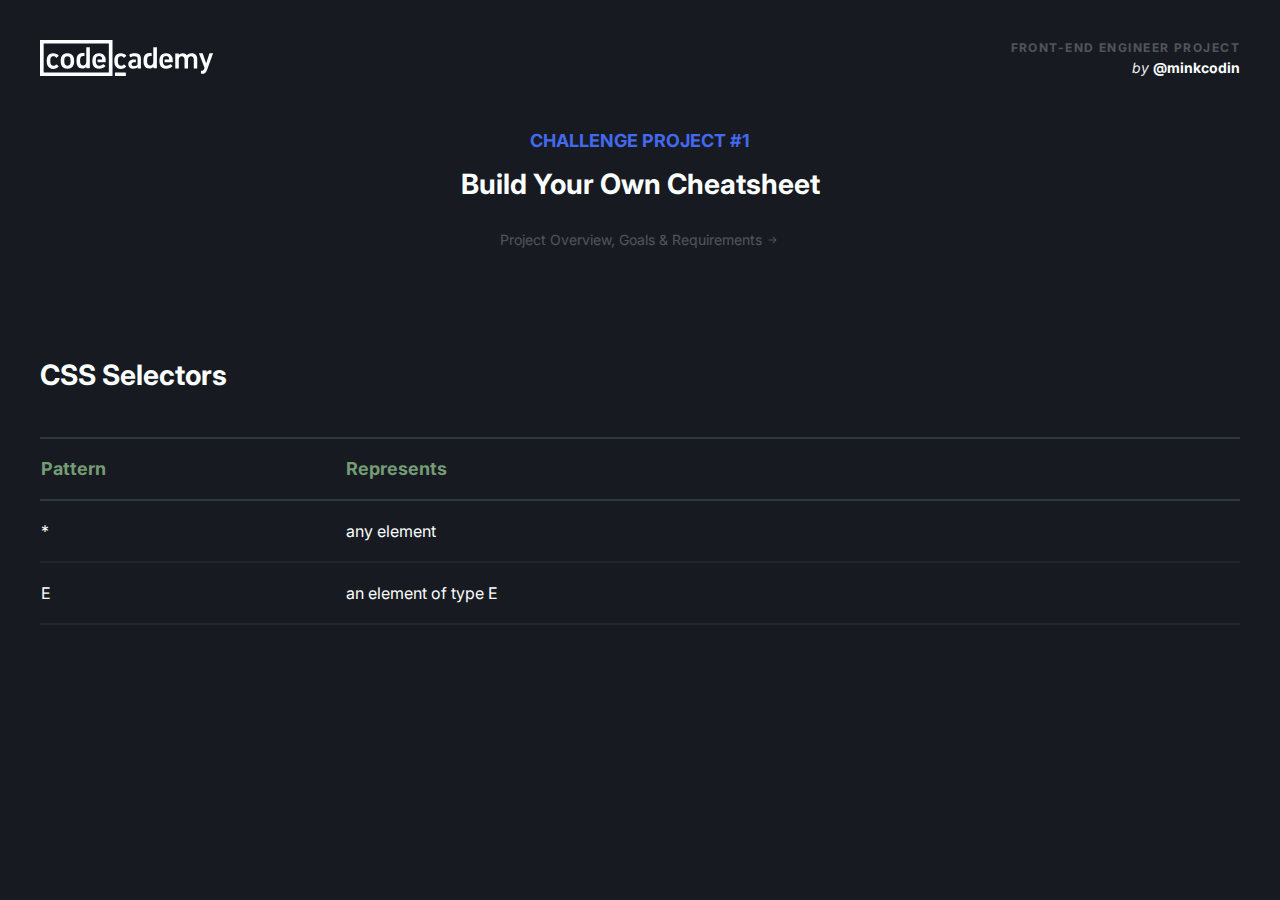
==== index.html @ d4e21e02 "first commit" ====
<!DOCTYPE html>
<html lang="en">
<head>
    <link rel="preconnect" href="https://fonts.googleapis.com">
    <link rel="preconnect" href="https://fonts.gstatic.com" crossorigin>
    <link href="https://fonts.googleapis.com/css2?family=Inter:wght@300;400;500;700&family=Merriweather:ital@0;1&family=Work+Sans:ital,wght@0,400;0,500;0,800;1,400;1,500;1,800&display=swap" rel="stylesheet">
    <link rel="stylesheet" href="./styles.css">
    <meta charset="UTF-8">
    <meta http-equiv="X-UA-Compatible" content="IE=edge">
    <meta name="viewport" content="width=device-width, initial-scale=1.0">
    <title>CSS Cheatsheet</title>
</head>
<body class="dark-color-background">

    <!-- Header -->

        <div class="container-1">
            <img src="./resources/img/codecademy-logo-vector.svg" alt="codecademy-logo" class="logo">
            <p class="project-name">Front-end Engineer project</p>
            <br>
            <p class="written-by"><span class="italic-text">by</span> <span class="bold-text">@minkcodin</span></p>
        </div>

    <!-- Title -->

        <div class="container-2">
            <h2 class="h2 primary-color">Challenge Project #1</h2>
            <h1 class="h1 light-color">Build Your Own Cheatsheet</h1>

            <div class="container-3">
                <a href=""  class="link-text overview">Project Overview, Goals & Requirements</a>
                <img src="./resources/img/bi_arrow-right-short.svg" alt="bi_arrow-right-short" class="icon">
            </div>
        </div>

    <!-- Table -->

        <div class="container-4">
            <h3 class="h3 light-color">CSS Selectors</h3>

            <div>
                <table>
                    <thead>
                        <tr>
                            <th class="th1">Pattern</th>
                            <th class="th2">Represents</th>
                        </tr>
                    </thead>
                        <tr>
                            <td>*</td>
                            <td>any element</td>
                        </tr>
                        <tr>
                            <td>E</td>
                            <td>an element of type E</td>
                        </tr>
                    <tbody>
    
                    </tbody>
                </table>
            </div>
        </div>

</body>
</html>
---- styles.css ----
* {
    font-family: 'Inter', sans-serif;
    box-sizing: border-box;
}

a:visited {
    color: #FBFFFE;
    opacity: 0.25;
}

a:any-link {
    text-decoration: none;
}

div.container-1 {
    position: relative;
    width: 1200px;
    height: 100px;
    margin: auto;
}

img.logo {
    display: inline;
    position: absolute;
    width: 173px;
    height: 36px;
    left: 0px;
    top: 32px;

}

p.project-name {
    display: inline;
    position: absolute;
    height: 15px;
    right: 0px;
    top: 32px;
    margin: 0;
    font-family: 'Inter';
    font-style: normal;
    font-weight: 700;
    font-size: 12px;
    line-height: 15px;
    text-align: right;
    letter-spacing: 0.12em;
    text-transform: uppercase;
    color: #FBFFFE;
    opacity: 0.25;
}

p.written-by {
    display: inline;
    position: absolute;
    height: 17px;
    right: 0px;
    top: 51px;
    margin: 0%;
    font-family: 'Inter';
    font-style: italic;
    font-weight: 400;
    font-size: 14px;
    line-height: 17px;
    text-align: right;  
    color: #FBFFFE;
}

div.container-2 {
    position: relative;
    width: 1200px;
    height: 200px;
    margin: auto;
}

h2.h2.primary-color {
    text-align: center;
    margin: 22px 0 15px 0;
}

h1.h1.light-color {
    text-align: center;
    margin: 0 0 30px 0;
}

.container-3 {
    text-align: center;
    display: flex;
    flex-direction: row;
    justify-content: center;
    align-items: center;
    padding: 0px;
    gap: 2px;
}

.container-4 {
    position: relative;
    width: 1200px;
    margin: auto;
}

h3.h3 {
    margin-bottom: 45px;
}

table {
    border-collapse: collapse;
}

tr > th {
    height: 62px;
    font-family: 'Inter';
    font-style: normal;
    font-weight: 700;
    font-size: 18px;
    line-height: 22px;
    color: #749C75;
    text-align: left;
    border-top: 2px solid rgba(115, 156, 116, 0.25);
    border-bottom: 2px solid rgba(115, 156, 116, 0.25);
}

th.th1 {
    width: 305px;
    margin: 0;
}

th.th2 {
    width: 895px;
    margin: 0;
}

tr > td {
    height: 62px;
    font-family: 'Inter';
    font-style: normal;
    font-weight: 400;
    font-size: 16px;
    line-height: 28px;
    color: #FBFFFE;
    border-bottom: 2px solid rgba(251, 255, 254, 0.05);
}

/* Color Palette */

.dark-color-background {
    background-color: #171A21;
}

.dark-color {
    color: #171A21;
}

.light-color-background {
    background-color: #FBFFFE;
}

.light-color {
    color: #FBFFFE;
}

.primary-color-background {
    background-color: #4369EE;
}

.primary-color {
    color:#4369EE;
}

.secondary-color-background {
    background-color: #749C75;
}

.secondary-color {
    color: #749C75;
}

.secondary-2-color-background {
    background-color: #E54B4B;
}

.secondary-2-color {
    color: #E54B4B;
}

/* Text Style */

.h1 {
    font-family: 'Inter';
    font-style: normal;
    font-weight: 700;
    font-size: 28px;
    line-height: 34px;
}

.h2 {
    font-family: 'Inter';
    font-style: normal;
    font-weight: 700;
    font-size: 18px;
    line-height: 22px;
    text-transform: uppercase;
}

.h3 {
    font-family: 'Inter';
    font-style: normal;
    font-weight: 700;
    font-size: 28px;
    line-height: 34px;
}

.h4 {
    font-family: 'Inter';
    font-style: normal;
    font-weight: 700;
    font-size: 18px;
    line-height: 22px;
}

.body-text {
    font-family: 'Inter';
    font-style: normal;
    font-weight: 400;
    font-size: 16px;
    line-height: 28px;
}

.body-text-2 {
    font-family: 'Inter';
    font-style: normal;
    font-weight: 400;
    font-size: 14px;
    line-height: 28px;
}

.link-text {
    font-family: 'Inter';
    font-style: normal;
    font-weight: 400;
    font-size: 14px;
    line-height: 18px;
    color: #FBFFFE;
    opacity: 0.25;
}

.link-text:hover {
    text-decoration-line: underline;
    cursor: pointer;
}

.italic-text {
    font-family: 'Inter';
    font-style: italic;
    font-weight: 400;
    font-size: 14px;
    line-height: 17px;
    color: #F0F0F0;
}

.bold-text {
    font-family: 'Inter';
    font-style: normal;
    font-weight: 700;
    font-size: 14px;
    line-height: 17px;
    color: #FBFFFE;
}
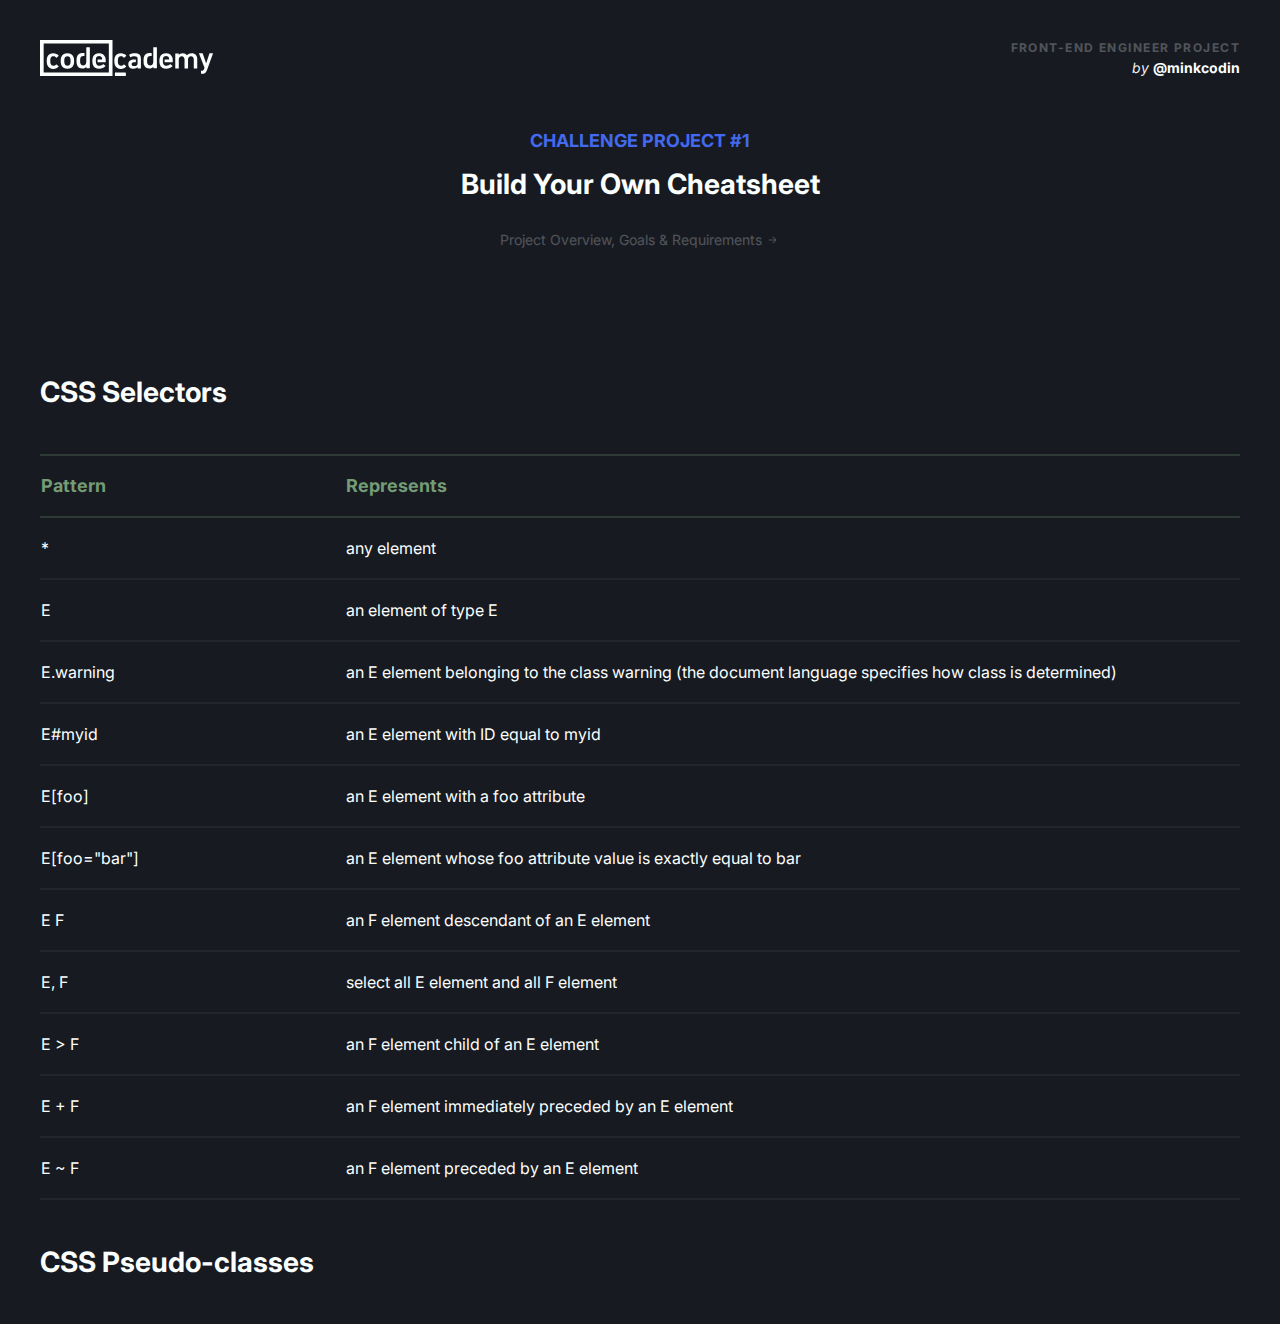
==== commit e31a7dfe: "update" ====
--- a/index.html
+++ b/index.html
@@ -4,7 +4,7 @@
     <link rel="preconnect" href="https://fonts.googleapis.com">
     <link rel="preconnect" href="https://fonts.gstatic.com" crossorigin>
     <link href="https://fonts.googleapis.com/css2?family=Inter:wght@300;400;500;700&family=Merriweather:ital@0;1&family=Work+Sans:ital,wght@0,400;0,500;0,800;1,400;1,500;1,800&display=swap" rel="stylesheet">
-    <link rel="stylesheet" href="./styles.css">
+    <link rel="stylesheet" href="./resources/css/index.css">
     <meta charset="UTF-8">
     <meta http-equiv="X-UA-Compatible" content="IE=edge">
     <meta name="viewport" content="width=device-width, initial-scale=1.0">
@@ -54,11 +54,51 @@
                             <td>E</td>
                             <td>an element of type E</td>
                         </tr>
+                        <tr>
+                            <td>E.warning</td>
+                            <td>an E element belonging to the class warning (the document language specifies how class is determined)</td>
+                        </tr>
+                        <tr>
+                            <td>E#myid</td>
+                            <td>an E element with ID equal to myid</td>
+                        </tr>
+                        <tr>
+                            <td>E[foo]</td>
+                            <td>an E element with a foo attribute</td>
+                        </tr>
+                        <tr>
+                            <td>E[foo="bar"]</td>
+                            <td>an E element whose foo attribute value is exactly equal to bar</td>
+                        </tr>
+                        <tr>
+                            <td>E F</td>
+                            <td>an F element descendant of an E element</td>
+                        </tr>
+                        <tr>
+                            <td>E, F</td>
+                            <td>select all E element and all F element</td>
+                        </tr>
+                        <tr>
+                            <td>E > F</td>
+                            <td>an F element child of an E element</td>
+                        </tr>
+                        <tr>
+                            <td>E + F</td>
+                            <td>an F element immediately preceded by an E element</td>
+                        </tr>
+                        <tr>
+                            <td>E ~ F</td>
+                            <td>an F element preceded by an E element</td>
+                        </tr>
+
                     <tbody>
     
                     </tbody>
                 </table>
             </div>
+
+            <h3 class="h3 light-color">CSS Pseudo-classes</h3>
+        
         </div>
 
 </body>
--- a/resources/css/index.css
+++ b/resources/css/index.css
@@ -0,0 +1,267 @@
+* {
+    font-family: 'Inter', sans-serif;
+    box-sizing: border-box;
+}
+
+a:visited {
+    color: #FBFFFE;
+    opacity: 0.25;
+}
+
+a:any-link {
+    text-decoration: none;
+}
+
+div.container-1 {
+    position: relative;
+    width: 1200px;
+    height: 100px;
+    margin: auto;
+}
+
+img.logo {
+    display: inline;
+    position: absolute;
+    width: 173px;
+    height: 36px;
+    left: 0px;
+    top: 32px;
+
+}
+
+p.project-name {
+    display: inline;
+    position: absolute;
+    height: 15px;
+    right: 0px;
+    top: 32px;
+    margin: 0;
+    font-family: 'Inter';
+    font-style: normal;
+    font-weight: 700;
+    font-size: 12px;
+    line-height: 15px;
+    text-align: right;
+    letter-spacing: 0.12em;
+    text-transform: uppercase;
+    color: #FBFFFE;
+    opacity: 0.25;
+}
+
+p.written-by {
+    display: inline;
+    position: absolute;
+    height: 17px;
+    right: 0px;
+    top: 51px;
+    margin: 0%;
+    font-family: 'Inter';
+    font-style: italic;
+    font-weight: 400;
+    font-size: 14px;
+    line-height: 17px;
+    text-align: right;  
+    color: #FBFFFE;
+}
+
+div.container-2 {
+    position: relative;
+    width: 1200px;
+    height: 200px;
+    margin: auto;
+}
+
+h2.h2.primary-color {
+    text-align: center;
+    margin: 22px 0 15px 0;
+}
+
+h1.h1.light-color {
+    text-align: center;
+    margin: 0 0 30px 0;
+}
+
+.container-3 {
+    text-align: center;
+    display: flex;
+    flex-direction: row;
+    justify-content: center;
+    align-items: center;
+    padding: 0px;
+    gap: 2px;
+}
+
+.container-4 {
+    position: relative;
+    width: 1200px;
+    margin: auto;
+}
+
+h3.h3 {
+    margin-top: 45px;
+    margin-bottom: 45px;
+}
+
+table {
+    border-collapse: collapse;
+}
+
+tr > th {
+    height: 62px;
+    font-family: 'Inter';
+    font-style: normal;
+    font-weight: 700;
+    font-size: 18px;
+    line-height: 22px;
+    color: #749C75;
+    text-align: left;
+    border-top: 2px solid rgba(115, 156, 116, 0.25);
+    border-bottom: 2px solid rgba(115, 156, 116, 0.25);
+}
+
+th.th1 {
+    width: 305px;
+    margin: 0;
+}
+
+th.th2 {
+    width: 895px;
+    margin: 0;
+}
+
+tr > td {
+    height: 62px;
+    font-family: 'Inter';
+    font-style: normal;
+    font-weight: 400;
+    font-size: 16px;
+    line-height: 28px;
+    color: #FBFFFE;
+    border-bottom: 2px solid rgba(251, 255, 254, 0.05);
+}
+
+/* Color Palette */
+
+.dark-color-background {
+    background-color: #171A21;
+}
+
+.dark-color {
+    color: #171A21;
+}
+
+.light-color-background {
+    background-color: #FBFFFE;
+}
+
+.light-color {
+    color: #FBFFFE;
+}
+
+.primary-color-background {
+    background-color: #4369EE;
+}
+
+.primary-color {
+    color:#4369EE;
+}
+
+.secondary-color-background {
+    background-color: #749C75;
+}
+
+.secondary-color {
+    color: #749C75;
+}
+
+.secondary-2-color-background {
+    background-color: #E54B4B;
+}
+
+.secondary-2-color {
+    color: #E54B4B;
+}
+
+/* Text Style */
+
+.h1 {
+    font-family: 'Inter';
+    font-style: normal;
+    font-weight: 700;
+    font-size: 28px;
+    line-height: 34px;
+}
+
+.h2 {
+    font-family: 'Inter';
+    font-style: normal;
+    font-weight: 700;
+    font-size: 18px;
+    line-height: 22px;
+    text-transform: uppercase;
+}
+
+.h3 {
+    font-family: 'Inter';
+    font-style: normal;
+    font-weight: 700;
+    font-size: 28px;
+    line-height: 34px;
+}
+
+.h4 {
+    font-family: 'Inter';
+    font-style: normal;
+    font-weight: 700;
+    font-size: 18px;
+    line-height: 22px;
+}
+
+.body-text {
+    font-family: 'Inter';
+    font-style: normal;
+    font-weight: 400;
+    font-size: 16px;
+    line-height: 28px;
+}
+
+.body-text-2 {
+    font-family: 'Inter';
+    font-style: normal;
+    font-weight: 400;
+    font-size: 14px;
+    line-height: 28px;
+}
+
+.link-text {
+    font-family: 'Inter';
+    font-style: normal;
+    font-weight: 400;
+    font-size: 14px;
+    line-height: 18px;
+    color: #FBFFFE;
+    opacity: 0.25;
+}
+
+.link-text:hover {
+    text-decoration-line: underline;
+    cursor: pointer;
+}
+
+.italic-text {
+    font-family: 'Inter';
+    font-style: italic;
+    font-weight: 400;
+    font-size: 14px;
+    line-height: 17px;
+    color: #F0F0F0;
+}
+
+.bold-text {
+    font-family: 'Inter';
+    font-style: normal;
+    font-weight: 700;
+    font-size: 14px;
+    line-height: 17px;
+    color: #FBFFFE;
+}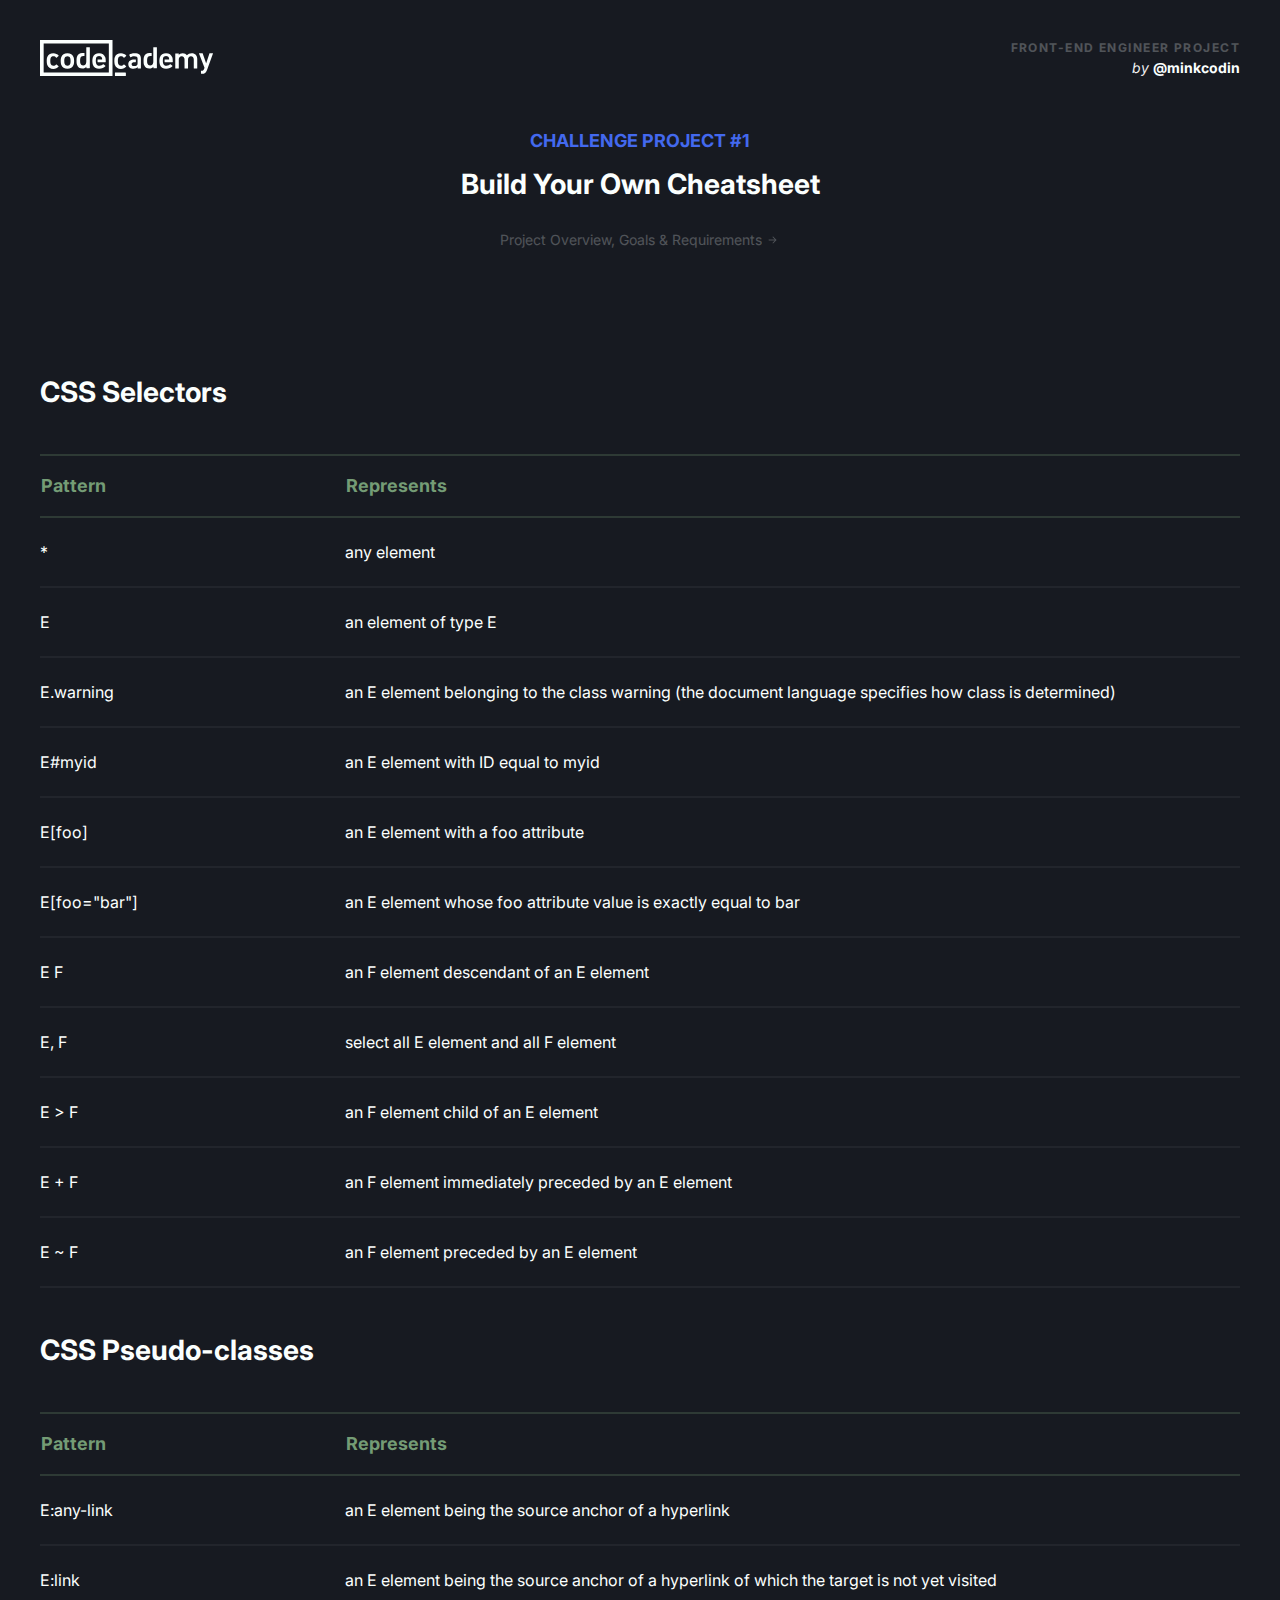
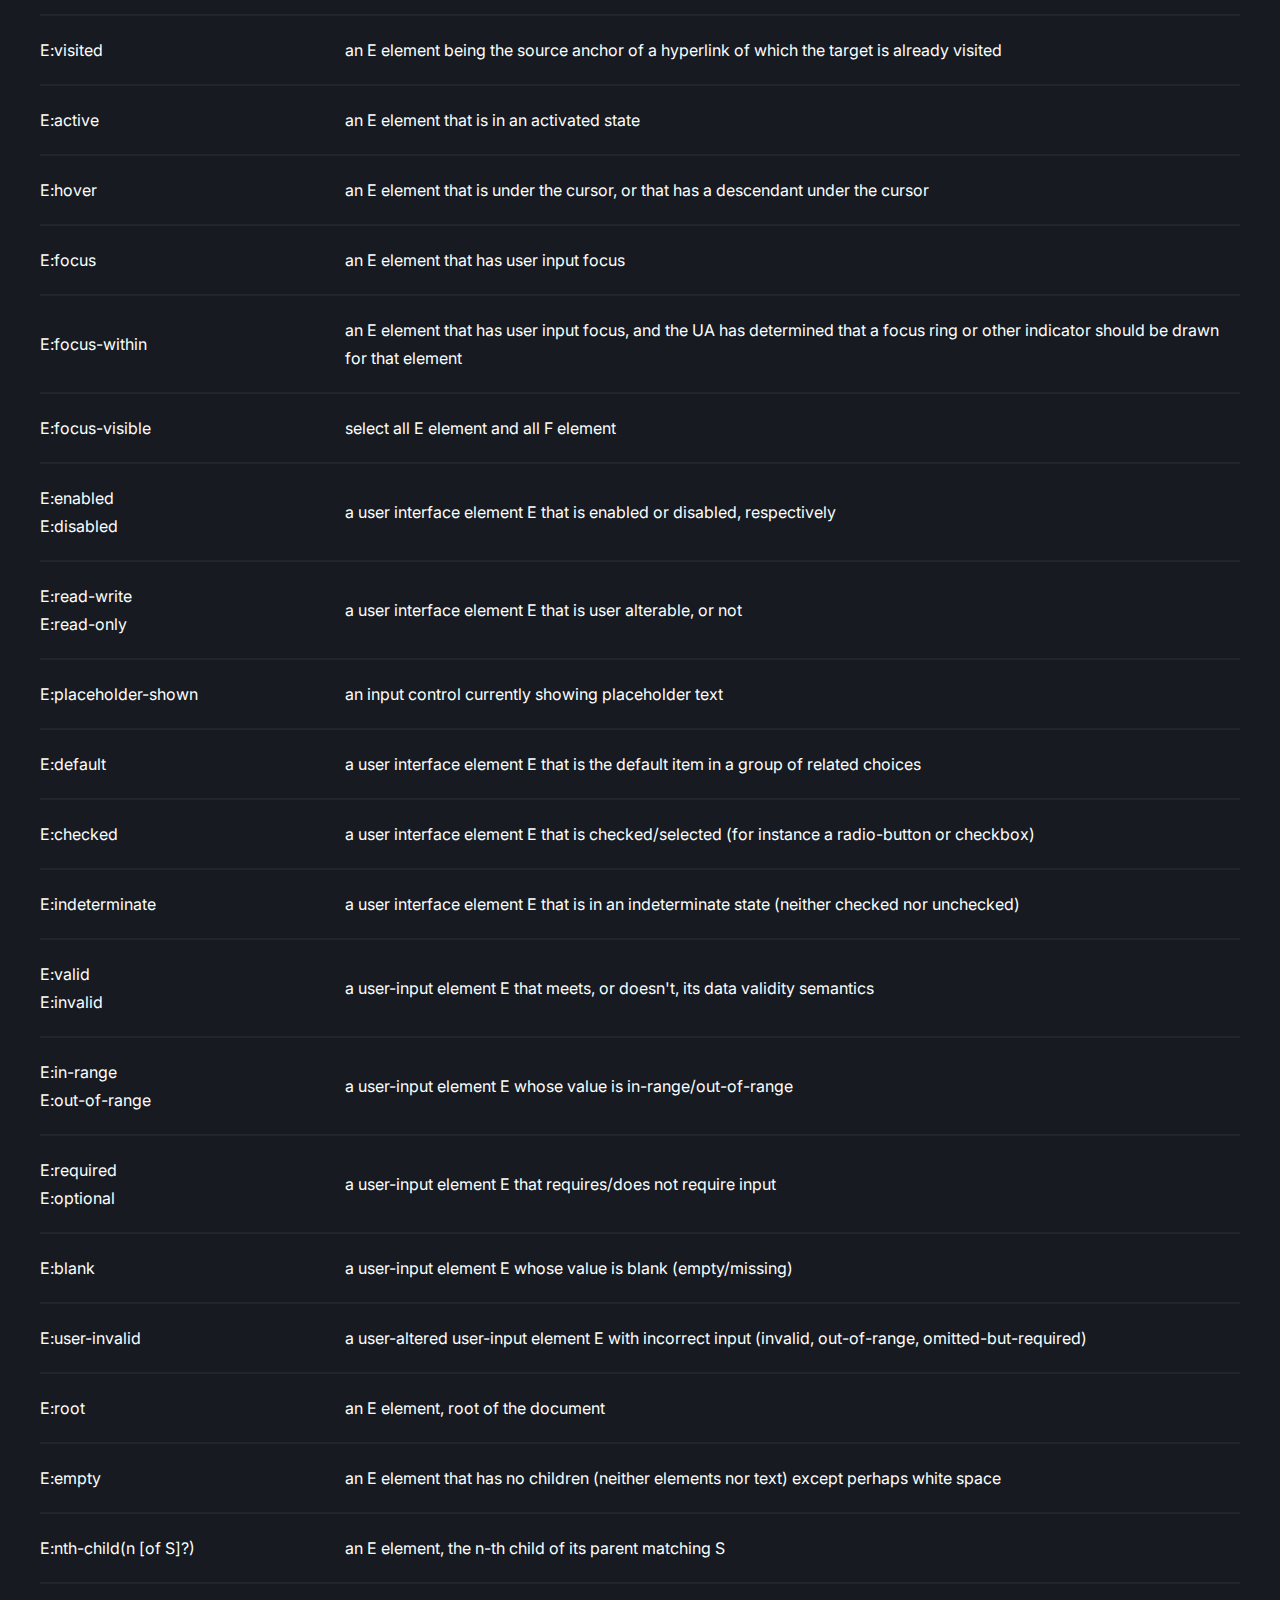
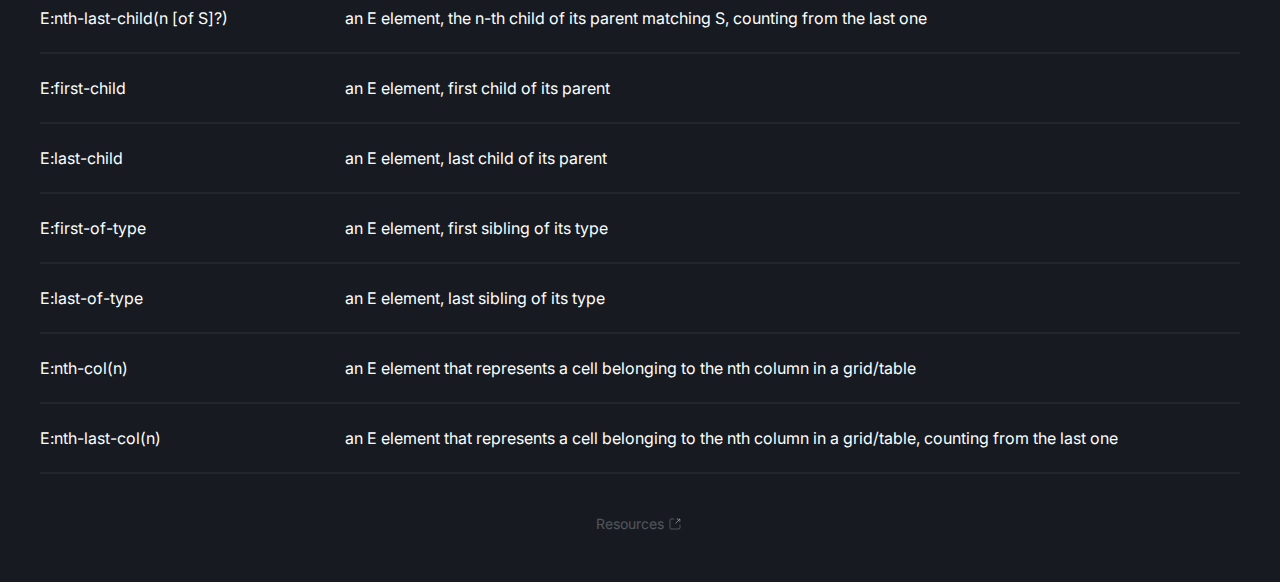
==== commit f16d280c: "update" ====
--- a/index.html
+++ b/index.html
@@ -28,7 +28,7 @@
             <h1 class="h1 light-color">Build Your Own Cheatsheet</h1>
 
             <div class="container-3">
-                <a href=""  class="link-text overview">Project Overview, Goals & Requirements</a>
+                <a href="./project-overview.html"  class="link-text overview">Project Overview, Goals & Requirements</a>
                 <img src="./resources/img/bi_arrow-right-short.svg" alt="bi_arrow-right-short" class="icon">
             </div>
         </div>
@@ -98,7 +98,147 @@
             </div>
 
             <h3 class="h3 light-color">CSS Pseudo-classes</h3>
-        
+            <div>
+                <table>
+                    <thead>
+                        <tr>
+                            <th class="th1">Pattern</th>
+                            <th class="th2">Represents</th>
+                        </tr>
+                    </thead>
+
+                    <tbody>
+                        <tr>
+                            <td>E:any-link</td>
+                            <td>an E element being the source anchor of a hyperlink</td>
+                        </tr>
+                        <tr>
+                            <td>E:link</td>
+                            <td>an E element being the source anchor of a hyperlink of which the target is not yet visited</td>
+                        </tr>
+                        <tr>
+                            <td>E:visited</td>
+                            <td>an E element being the source anchor of a hyperlink of which the target is already visited</td>
+                        </tr>
+                        <tr>
+                            <td>E:active</td>
+                            <td>an E element that is in an activated state</td>
+                        </tr>
+                        <tr>
+                            <td>E:hover</td>
+                            <td>an E element that is under the cursor, or that has a descendant under the cursor</td>
+                        </tr>
+                        <tr>
+                            <td>E:focus</td>
+                            <td>an E element that has user input focus</td>
+                        </tr>
+                        <tr>
+                            <td>E:focus-within</td>
+                            <td>an E element that has user input focus, and the UA has determined that a focus ring or other indicator should be drawn for that element</td>
+                        </tr>
+                        <tr>
+                            <td>E:focus-visible</td>
+                            <td>select all E element and all F element</td>
+                        </tr>
+                        <tr>
+                            <td>E:enabled <br>
+                                E:disabled</td>
+                            <td>a user interface element E that is enabled or disabled, respectively</td>
+                        </tr>
+                        <tr>
+                            <td>E:read-write <br>
+                                E:read-only</td>
+                            <td>a user interface element E that is user alterable, or not</td>
+                        </tr>
+                        <tr>
+                            <td>E:placeholder-shown</td>
+                            <td>an input control currently showing placeholder text</td>
+                        </tr>
+                        <tr>
+                            <td>E:default</td>
+                            <td>a user interface element E that is the default item in a group of related choices</td>
+                        </tr>
+                        <tr>
+                            <td>E:checked</td>
+                            <td>a user interface element E that is checked/selected (for instance a radio-button or checkbox)</td>
+                        </tr>
+                        <tr>
+                            <td>E:indeterminate</td>
+                            <td>a user interface element E that is in an indeterminate state (neither checked nor unchecked)</td>
+                        </tr>
+                        <tr>
+                            <td>E:valid <br>
+                                E:invalid</td>
+                            <td>a user-input element E that meets, or doesn't, its data validity semantics</td>
+                        </tr>
+                        <tr>
+                            <td>E:in-range <br>
+                                E:out-of-range</td>
+                            <td>a user-input element E whose value is in-range/out-of-range</td>
+                        </tr>
+                        <tr>
+                            <td>E:required <br>
+                                E:optional</td>
+                            <td>a user-input element E that requires/does not require input</td>
+                        </tr>
+                        <tr>
+                            <td>E:blank</td>
+                            <td>a user-input element E whose value is blank (empty/missing)</td>
+                        </tr>
+                        <tr>
+                            <td>E:user-invalid</td>
+                            <td>a user-altered user-input element E with incorrect input (invalid, out-of-range, omitted-but-required)</td>
+                        </tr>
+                        <tr>
+                            <td>E:root</td>
+                            <td>an E element, root of the document</td>
+                        </tr>
+                        <tr>
+                            <td>E:empty</td>
+                            <td>an E element that has no children (neither elements nor text) except perhaps white space</td>
+                        </tr>
+                        <tr>
+                            <td>E:nth-child(n [of S]?)</td>
+                            <td>an E element, the n-th child of its parent matching S</td>
+                        </tr>
+                        <tr>
+                            <td>E:nth-last-child(n [of S]?)</td>
+                            <td>an E element, the n-th child of its parent matching S, counting from the last one</td>
+                        </tr>
+                        <tr>
+                            <td>E:first-child</td>
+                            <td>an E element, first child of its parent</td>
+                        </tr>
+                        <tr>
+                            <td>E:last-child</td>
+                            <td>an E element, last child of its parent</td>
+                        </tr>
+                        <tr>
+                            <td>E:first-of-type</td>
+                            <td>an E element, first sibling of its type</td>
+                        </tr>
+                        <tr>
+                            <td>E:last-of-type</td>
+                            <td>	an E element, last sibling of its type</td>
+                        </tr>
+                        <tr>
+                            <td>E:nth-col(n)</td>
+                            <td>an E element that represents a cell belonging to the nth column in a grid/table</td>
+                        </tr>
+                        <tr>
+                            <td>E:nth-last-col(n)</td>
+                            <td>an E element that represents a cell belonging to the nth column in a grid/table, counting from the last one</td>
+                        </tr>
+                    </tbody>
+                </table>
+            </div>
+        </div>
+
+    <!-- Footer -->
+
+        <div class="container-5">
+            <a href="https://drafts.csswg.org/selectors/#overview" target="_blank" class="link-text overview">Resources</a>
+            <img src="./resources/img/akar-icons_link-out.svg" alt="bi_arrow-right-short" class="icon">
         </div>
 
 </body>
--- a/resources/css/index.css
+++ b/resources/css/index.css
@@ -130,7 +130,8 @@
 }
 
 tr > td {
-    height: 62px;
+    height: 22px;
+    padding: 20px 0;
     font-family: 'Inter';
     font-style: normal;
     font-weight: 400;
@@ -138,6 +139,17 @@
     line-height: 28px;
     color: #FBFFFE;
     border-bottom: 2px solid rgba(251, 255, 254, 0.05);
+}
+
+.container-5 {
+    height: 100px;
+    text-align: center;
+    display: flex;
+    flex-direction: row;
+    justify-content: center;
+    align-items: center;
+    padding: 0px;
+    gap: 2px;
 }
 
 /* Color Palette */
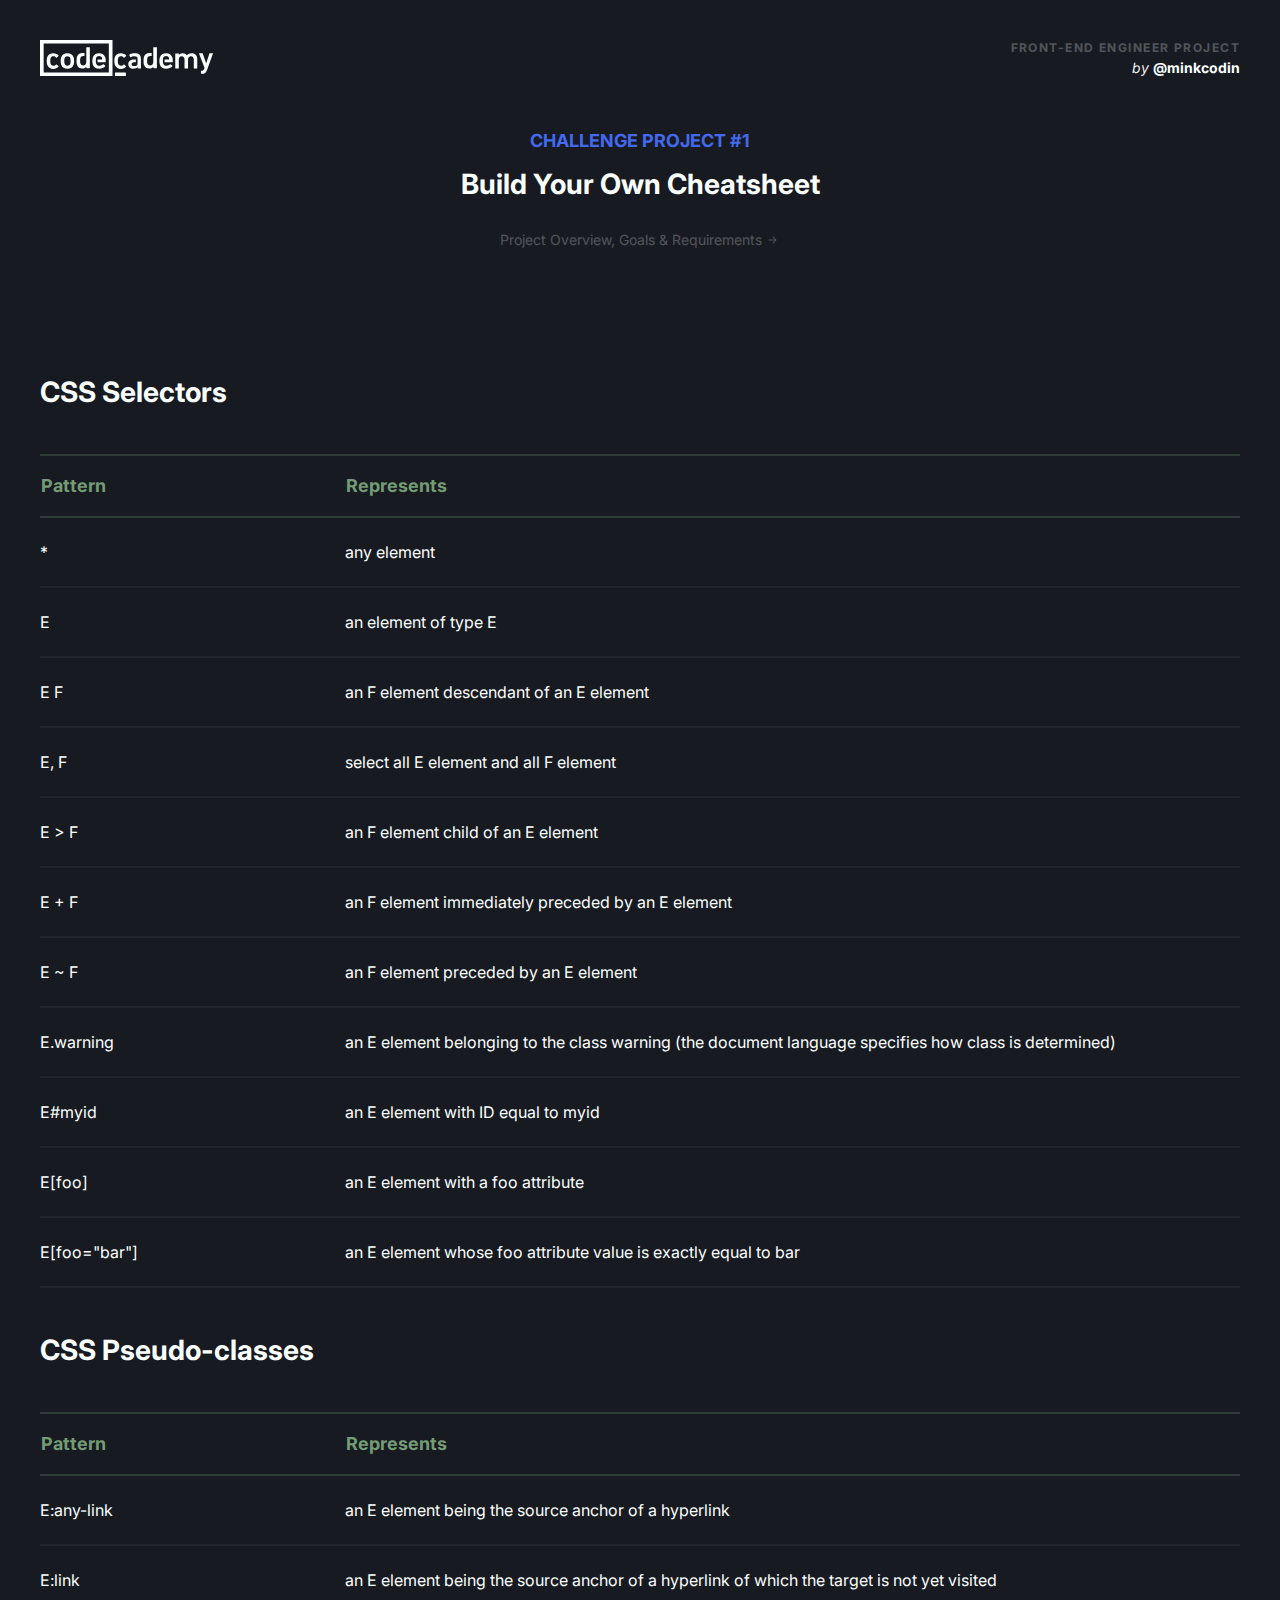
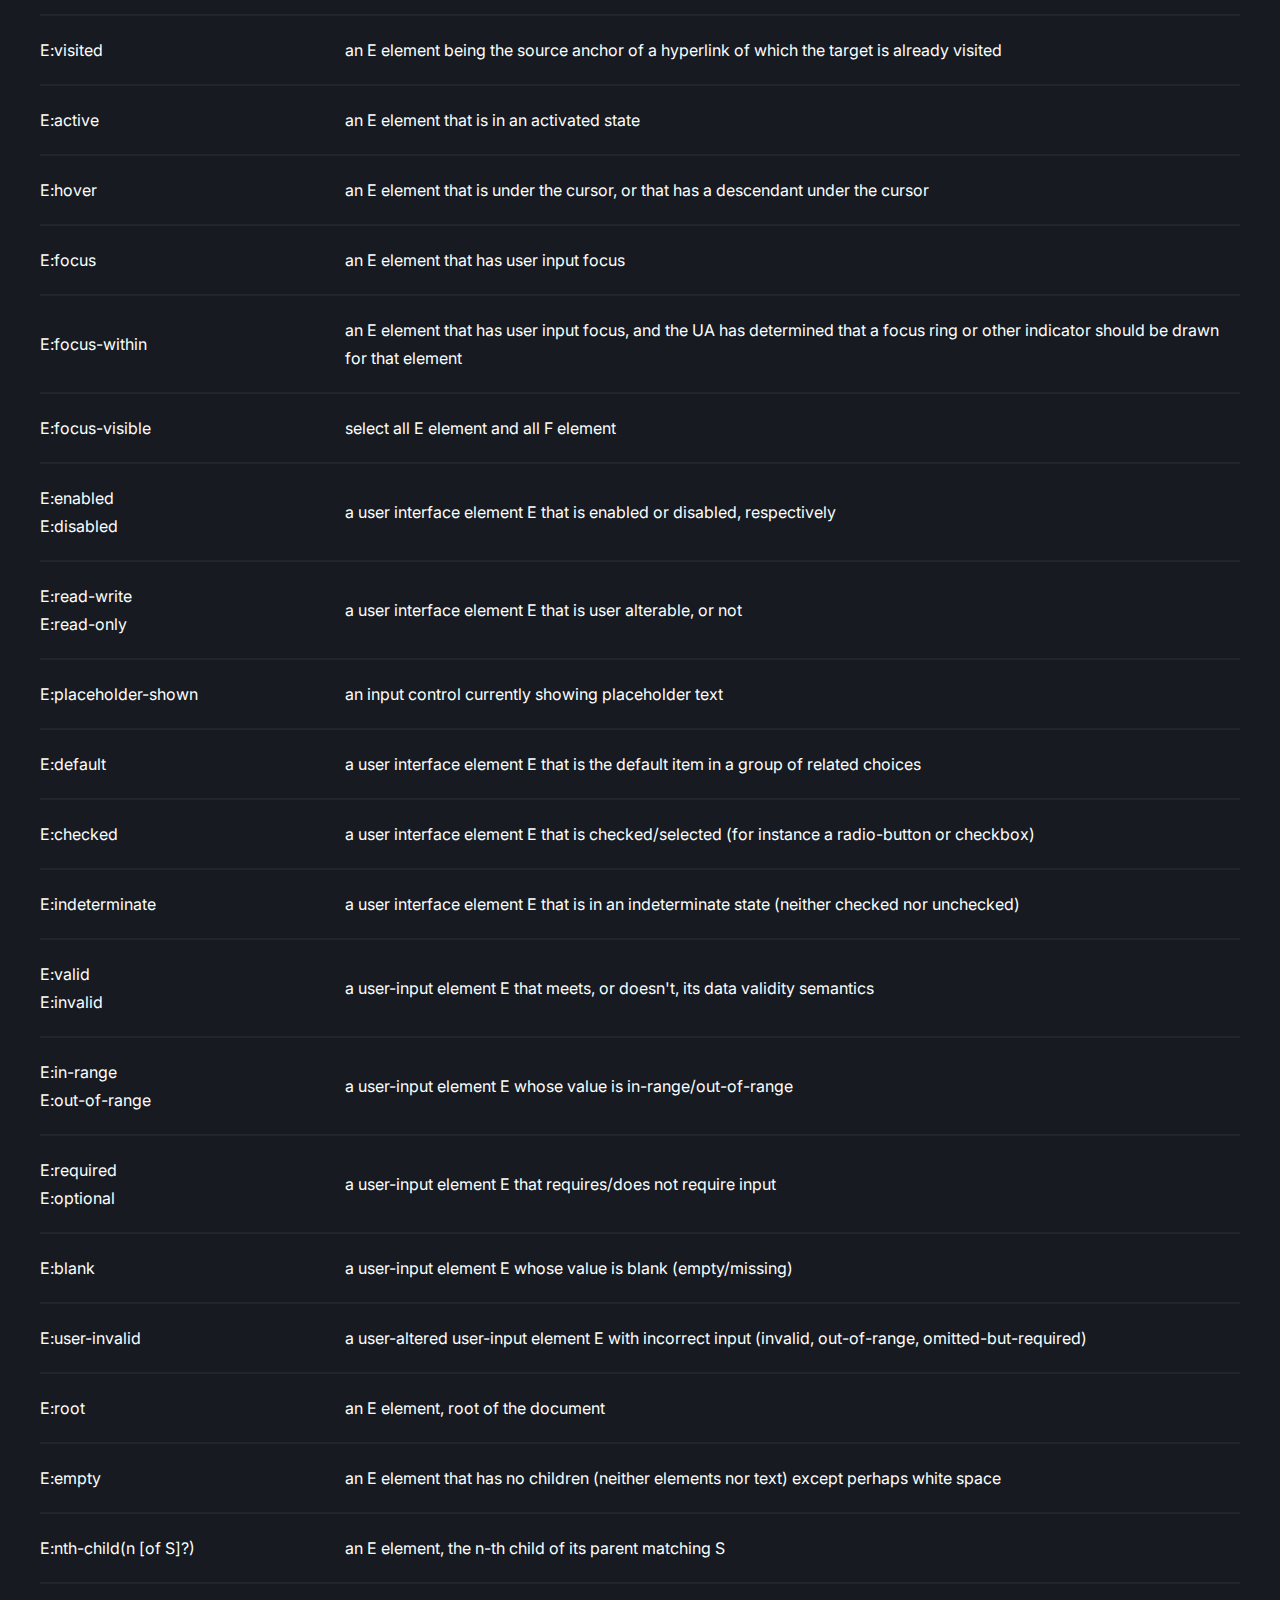
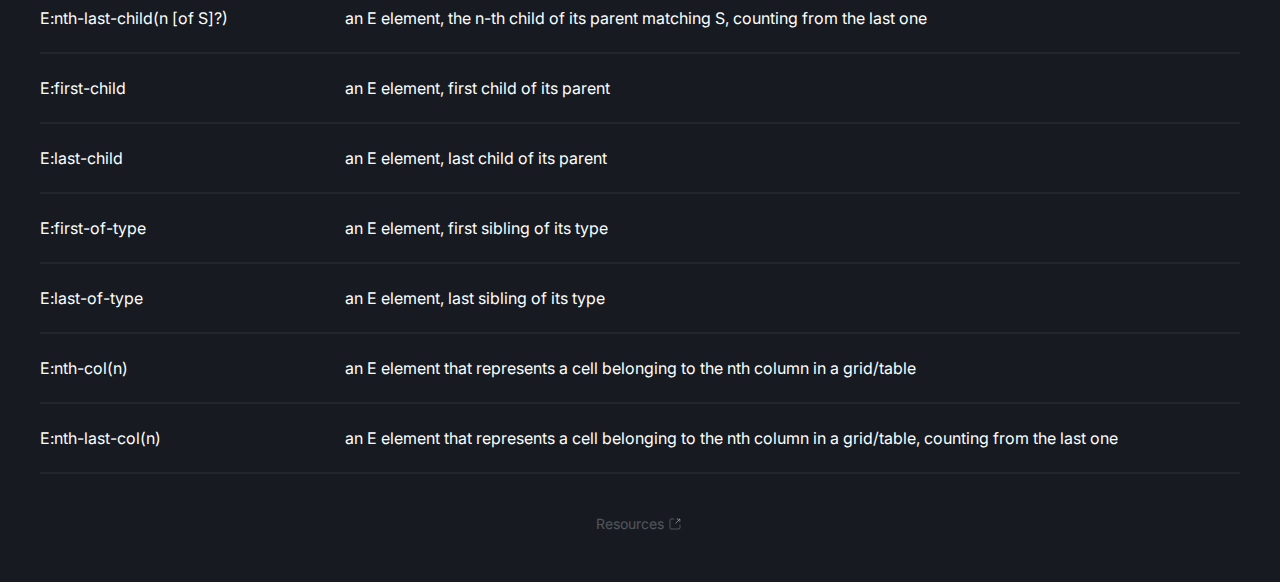
==== commit 17409c30: "h" ====
--- a/index.html
+++ b/index.html
@@ -28,7 +28,7 @@
             <h1 class="h1 light-color">Build Your Own Cheatsheet</h1>
 
             <div class="container-3">
-                <a href="./project-overview.html"  class="link-text overview">Project Overview, Goals & Requirements</a>
+                <a href="https://www.codecademy.com/paths/front-end-engineer-career-path/tracks/fecp-22-improved-styling-with-css/modules/wdcp-22-build-your-own-cheat-sheet/projects/independent-project-html-documentation" target="_blank" class="link-text overview">Project Overview, Goals & Requirements</a>
                 <img src="./resources/img/bi_arrow-right-short.svg" alt="bi_arrow-right-short" class="icon">
             </div>
         </div>
@@ -55,6 +55,26 @@
                             <td>an element of type E</td>
                         </tr>
                         <tr>
+                            <td>E F</td>
+                            <td>an F element descendant of an E element</td>
+                        </tr>
+                        <tr>
+                            <td>E, F</td>
+                            <td>select all E element and all F element</td>
+                        </tr>
+                        <tr>
+                            <td>E > F</td>
+                            <td>an F element child of an E element</td>
+                        </tr>
+                        <tr>
+                            <td>E + F</td>
+                            <td>an F element immediately preceded by an E element</td>
+                        </tr>
+                        <tr>
+                            <td>E ~ F</td>
+                            <td>an F element preceded by an E element</td>
+                        </tr>
+                        <tr>
                             <td>E.warning</td>
                             <td>an E element belonging to the class warning (the document language specifies how class is determined)</td>
                         </tr>
@@ -69,26 +89,6 @@
                         <tr>
                             <td>E[foo="bar"]</td>
                             <td>an E element whose foo attribute value is exactly equal to bar</td>
-                        </tr>
-                        <tr>
-                            <td>E F</td>
-                            <td>an F element descendant of an E element</td>
-                        </tr>
-                        <tr>
-                            <td>E, F</td>
-                            <td>select all E element and all F element</td>
-                        </tr>
-                        <tr>
-                            <td>E > F</td>
-                            <td>an F element child of an E element</td>
-                        </tr>
-                        <tr>
-                            <td>E + F</td>
-                            <td>an F element immediately preceded by an E element</td>
-                        </tr>
-                        <tr>
-                            <td>E ~ F</td>
-                            <td>an F element preceded by an E element</td>
                         </tr>
 
                     <tbody>
